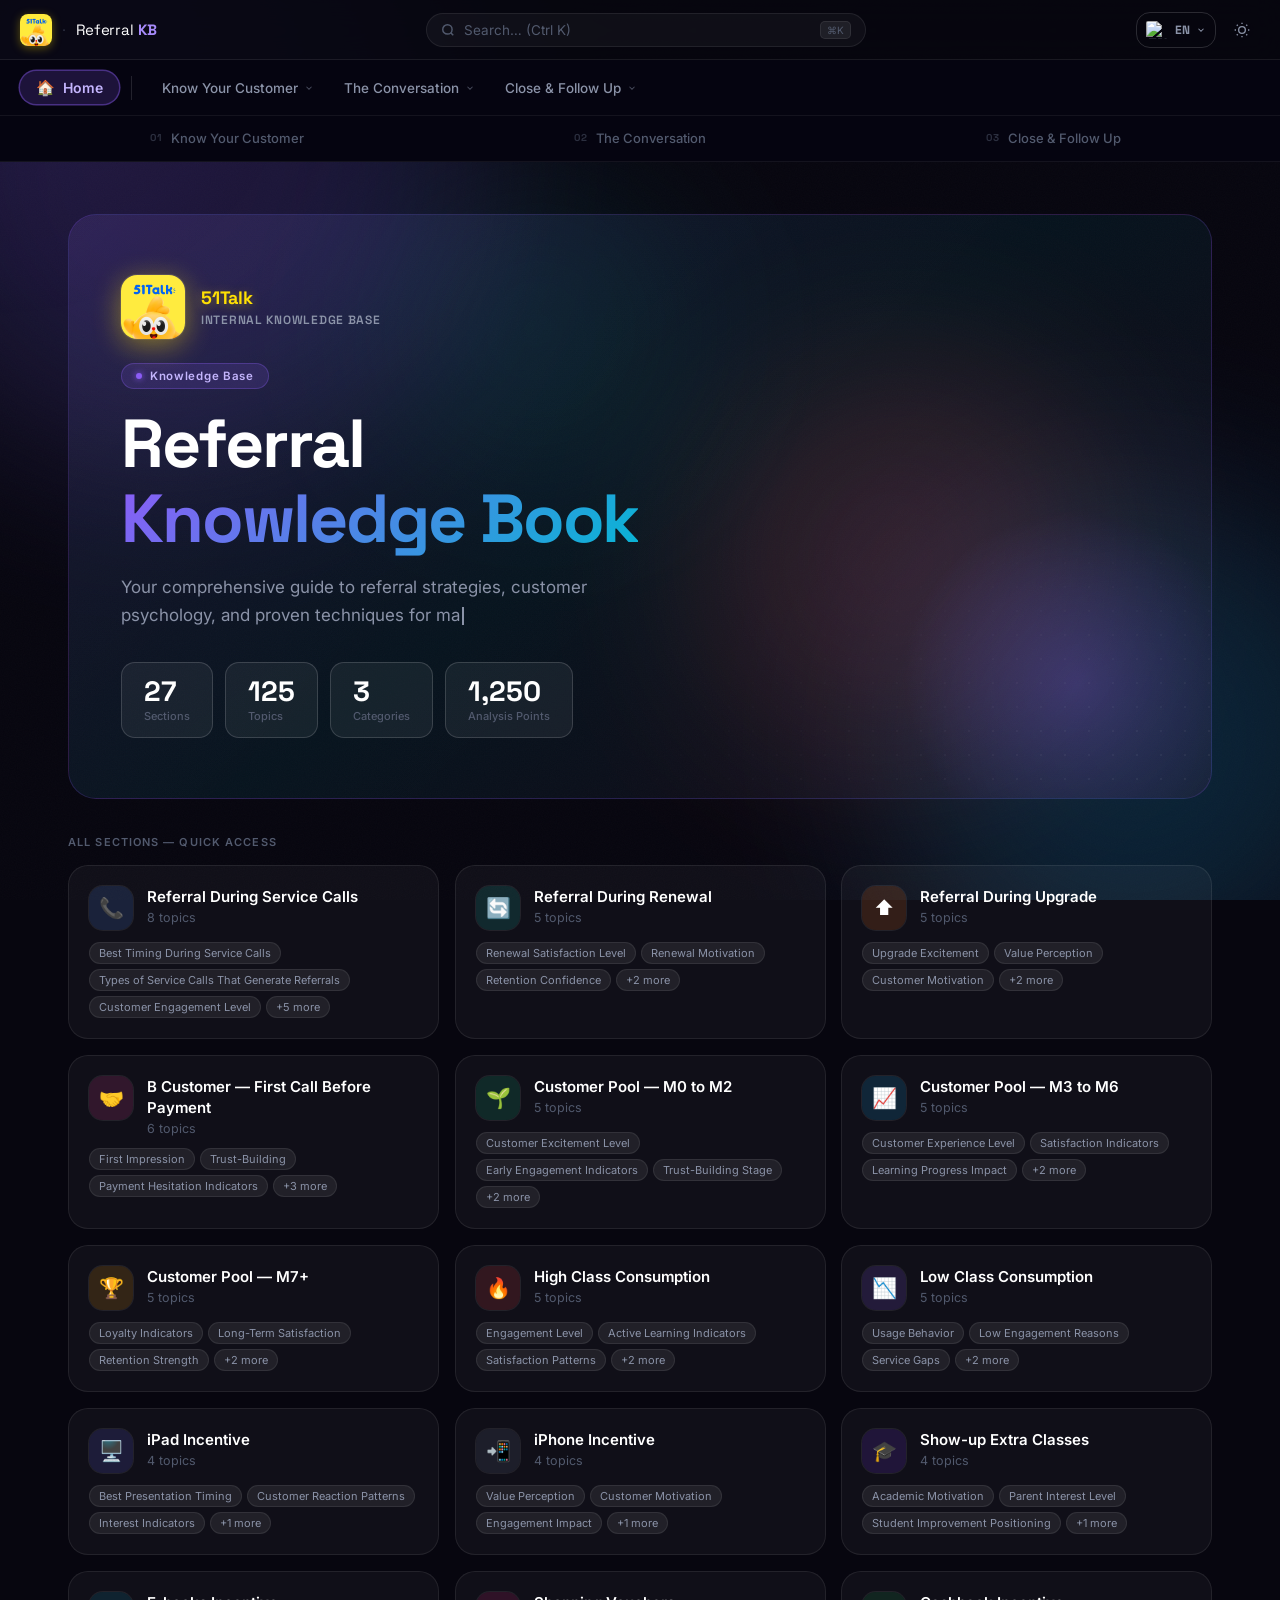
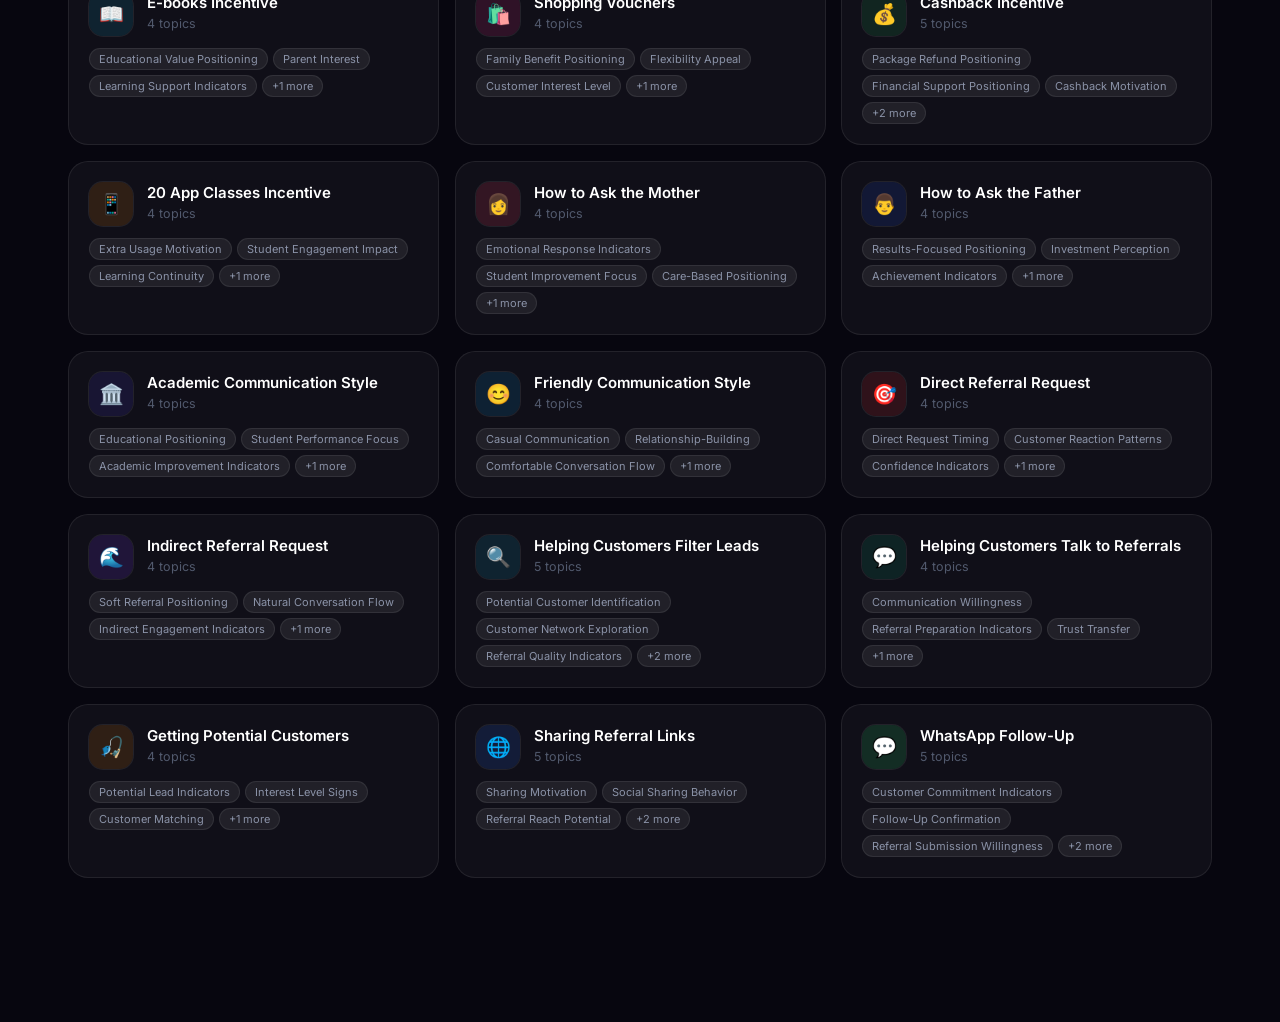
==== index.html @ f318aec2 "test_website" ====
<!DOCTYPE html>
<html lang="en" data-theme="dark">
<head>
  <meta charset="UTF-8">
  <meta name="viewport" content="width=device-width, initial-scale=1.0">
  <title>Referral Knowledge Book</title>
  <link rel="preconnect" href="https://fonts.googleapis.com">
  <link rel="preconnect" href="https://fonts.gstatic.com" crossorigin>
  <link href="https://fonts.googleapis.com/css2?family=Inter:wght@300;400;500;600&family=Space+Grotesk:wght@500;600;700;800&display=swap" rel="stylesheet">
  <link rel="stylesheet" href="styles.css">
</head>
<body>

  <!-- Ambient Background -->
  <div class="bg-canvas" aria-hidden="true">
    <div class="orb orb-1"></div>
    <div class="orb orb-2"></div>
    <div class="orb orb-3"></div>
    <div class="orb orb-4"></div>
    <div class="noise"></div>
  </div>

  <!-- Mouse Spotlight -->
  <div id="spotlight" aria-hidden="true"></div>

  <!-- Reading Progress -->
  <div class="progress-bar" id="progressBar"></div>

  <!-- ── Header ── -->
  <header class="header" id="header">
    <div class="header-inner">

      <button class="menu-btn" id="menuBtn" aria-label="Menu">
        <span></span><span></span><span></span>
      </button>

      <div class="brand">
        <img src="unnamed.png" class="logo-51talk" alt="51Talk">
        <span class="brand-sep">·</span>
        <span class="brand-name">Referral <strong>KB</strong></span>
      </div>

      <div class="search-wrap">
        <div class="search-box" id="searchBox">
          <svg width="14" height="14" viewBox="0 0 24 24" fill="none" stroke="currentColor" stroke-width="2.5">
            <circle cx="11" cy="11" r="8"/><path d="m21 21-4.35-4.35"/>
          </svg>
          <input id="searchInput" type="text" placeholder="Search… (Ctrl K)" autocomplete="off">
          <button id="searchClear" class="s-clear" aria-label="Clear">✕</button>
          <kbd>⌘K</kbd>
        </div>
      </div>

      <div class="header-right">
        <div class="lang-wrap" id="langWrap">
          <button class="lang-current" id="langBtn" aria-haspopup="listbox" aria-expanded="false">
            <img class="lang-flag" id="langFlag" src="https://flagcdn.com/24x18/gb.png" alt="EN" width="24" height="18">
            <span class="lang-code" id="langCode">EN</span>
            <svg class="lang-chevron" width="10" height="10" viewBox="0 0 24 24" fill="none" stroke="currentColor" stroke-width="2.5"><polyline points="6 9 12 15 18 9"/></svg>
          </button>
          <ul class="lang-drop" id="langDrop" role="listbox">
            <li class="lang-opt active" data-lang="en" role="option"><img src="https://flagcdn.com/24x18/gb.png" alt="EN" width="24" height="18"><span>English</span></li>
            <li class="lang-opt" data-lang="zh" role="option"><img src="https://flagcdn.com/24x18/cn.png" alt="ZH" width="24" height="18"><span>中文</span></li>
            <li class="lang-opt" data-lang="ar" role="option"><img src="https://flagcdn.com/24x18/sa.png" alt="AR" width="24" height="18"><span>العربية</span></li>
          </ul>
        </div>
        <button class="icon-btn" id="themeBtn" title="Toggle theme">
          <svg class="sun" width="16" height="16" viewBox="0 0 24 24" fill="none" stroke="currentColor" stroke-width="2"><circle cx="12" cy="12" r="5"/><line x1="12" y1="1" x2="12" y2="3"/><line x1="12" y1="21" x2="12" y2="23"/><line x1="4.22" y1="4.22" x2="5.64" y2="5.64"/><line x1="18.36" y1="18.36" x2="19.78" y2="19.78"/><line x1="1" y1="12" x2="3" y2="12"/><line x1="21" y1="12" x2="23" y2="12"/><line x1="4.22" y1="19.78" x2="5.64" y2="18.36"/><line x1="18.36" y1="5.64" x2="19.78" y2="4.22"/></svg>
          <svg class="moon" width="16" height="16" viewBox="0 0 24 24" fill="none" stroke="currentColor" stroke-width="2"><path d="M21 12.79A9 9 0 1 1 11.21 3 7 7 0 0 0 21 12.79z"/></svg>
        </button>
      </div>

    </div>
  </header>

  <!-- Search Dropdown -->
  <div id="searchDrop" class="search-drop">
    <div id="searchList" class="search-list"></div>
  </div>

  <!-- Mobile Overlay -->
  <div id="overlay" class="overlay"></div>

  <!-- ── Stage Tabs ── -->
  <div class="stage-tabs" id="stageTabs">
    <div class="stage-tabs-inner" id="stageTabsInner"></div>
  </div>

  <!-- ── Topnav ── -->
  <nav class="sidebar" id="sidebar">
    <div class="sb-inner">
      <a class="sb-home active" data-section="home" href="#home">
        <span class="sb-home-icon">🏠</span>
        <span>Home</span>
      </a>
      <div class="sb-divider"></div>
      <div id="sbNav"></div>
    </div>
  </nav>

  <!-- ── Layout ── -->
  <div class="layout">

    <!-- Main -->
    <main class="main" id="main">

      <!-- Home -->
      <section id="home" class="home page-view active">

        <div class="hero">
          <div class="hero-51talk">
            <img src="unnamed.png" class="logo-51talk-hero" alt="51Talk">
            <div class="hero-51talk-text">
              <span class="h51-title">51Talk</span>
              <span class="h51-label">Internal Knowledge Base</span>
            </div>
          </div>
          <div class="hero-tag">
            <span class="tag-dot"></span> Knowledge Base
          </div>
          <h1 class="hero-title" id="heroTitle">
            Referral<br><span class="grad-text">Knowledge Book</span>
          </h1>
          <p class="hero-sub" id="heroSub"></p>
          <div class="hero-stats" id="heroStats"></div>
          <div class="hero-glow" aria-hidden="true"></div>
        </div>

        <p class="grid-label">All Sections — Quick Access</p>
        <div class="cat-grid" id="catGrid"></div>

      </section>

      <!-- Sections (generated) -->
      <div id="sections"></div>

    </main>
  </div>

  <!-- Back to Top -->
  <button id="btt" class="btt" aria-label="Back to top">
    <svg width="18" height="18" viewBox="0 0 24 24" fill="none" stroke="currentColor" stroke-width="2.5">
      <polyline points="18 15 12 9 6 15"/>
    </svg>
  </button>

  <script src="script.js"></script>
</body>
</html>
---- styles.css ----
/* ──────────────────────────────────────────────────────
   REFERRAL KNOWLEDGE BOOK  ·  Creative Dark Theme
   ────────────────────────────────────────────────────── */

/* ── Variables (dark default) ── */
:root {
  --bg:        #07060F;
  --sf:        rgba(255,255,255,.04);
  --sf2:       rgba(255,255,255,.07);
  --sf3:       rgba(255,255,255,.11);
  --txt:       #FFFFFF;
  --txt2:      #8B93A8;
  --txt3:      #525A6E;
  --bdr:       rgba(255,255,255,.08);
  --bdr2:      rgba(255,255,255,.15);
  --sb-bg:     #050410;
  --hd-bg:     rgba(7,6,15,.85);
  --shadow:    0 8px 40px rgba(0,0,0,.6);
  --r:         14px;
  --r2:        20px;
  --r3:        28px;
  --ease:      .28s cubic-bezier(.4,0,.2,1);
  --spring:    .4s cubic-bezier(.34,1.56,.64,1);
  --sw:        258px;
  --hh:        60px;
  --nh:        56px;
  --th:        46px;
  --font:      'Inter', -apple-system, sans-serif;
  --font-h:    'Space Grotesk', 'Inter', sans-serif;
}

[data-theme="light"] {
  --bg:    #F0F1F8;
  --sf:    #FFFFFF;
  --sf2:   #F5F6FC;
  --sf3:   #ECEDF6;
  --txt:   #12131E;
  --txt2:  #4A5568;
  --txt3:  #8896AB;
  --bdr:   rgba(0,0,0,.09);
  --bdr2:  rgba(0,0,0,.18);
  --sb-bg: rgba(237,238,248,.97);
  --hd-bg: rgba(240,241,248,.88);
  --shadow:0 8px 40px rgba(0,0,0,.12);
}

/* ── Reset ── */
*,*::before,*::after{box-sizing:border-box;margin:0;padding:0}
html{scroll-behavior:smooth}
body{
  font-family:var(--font);
  background:var(--bg);
  color:var(--txt);
  min-height:100vh;
  overflow-x:hidden;
  transition:background var(--ease),color var(--ease);
}
a{text-decoration:none;color:inherit}
button{cursor:pointer;border:none;background:none;font-family:var(--font)}
ul{list-style:none}
strong{font-weight:700}

/* ── Ambient Background ── */
.bg-canvas{
  position:fixed;inset:0;z-index:0;pointer-events:none;overflow:hidden;
}
.orb{
  position:absolute;border-radius:50%;filter:blur(90px);opacity:.18;
  animation:drift 20s ease-in-out infinite alternate;
}
[data-theme="light"] .orb{opacity:.08}
.orb-1{width:600px;height:600px;top:-15%;left:-10%;
  background:radial-gradient(circle,#8B5CF6,#6366F1);
  animation-duration:22s;}
.orb-2{width:500px;height:500px;bottom:-10%;right:-8%;
  background:radial-gradient(circle,#06B6D4,#3B82F6);
  animation-duration:18s;animation-delay:-6s;}
.orb-3{width:400px;height:400px;top:40%;left:55%;
  background:radial-gradient(circle,#EC4899,#F97316);
  animation-duration:26s;animation-delay:-12s;}
.orb-4{width:300px;height:300px;top:20%;left:30%;
  background:radial-gradient(circle,#10B981,#06B6D4);
  animation-duration:30s;animation-delay:-8s;opacity:.1;}
@keyframes drift{
  0%{transform:translate(0,0) scale(1)}
  33%{transform:translate(40px,-30px) scale(1.08)}
  66%{transform:translate(-30px,50px) scale(.94)}
  100%{transform:translate(60px,20px) scale(1.04)}
}
.noise{
  position:absolute;inset:0;
  background-image:url("data:image/svg+xml,%3Csvg xmlns='http://www.w3.org/2000/svg'%3E%3Cfilter id='n'%3E%3CfeTurbulence type='fractalNoise' baseFrequency='.85' numOctaves='4' stitchTiles='stitch'/%3E%3C/filter%3E%3Crect width='100%25' height='100%25' filter='url(%23n)'/%3E%3C/svg%3E");
  background-size:180px;opacity:.025;
}

/* ── Spotlight ── */
#spotlight{
  position:fixed;width:700px;height:700px;border-radius:50%;
  background:radial-gradient(circle,rgba(139,92,246,.07) 0%,transparent 65%);
  transform:translate(-50%,-50%);pointer-events:none;z-index:1;
  transition:left .25s ease,top .25s ease;
}

/* ── Progress Bar ── */
.progress-bar{
  position:fixed;top:0;left:0;height:2.5px;
  background:linear-gradient(90deg,#8B5CF6,#06B6D4,#EC4899);
  width:0%;z-index:9999;transition:width .12s linear;
  box-shadow:0 0 8px rgba(139,92,246,.6);
}

/* ── Header ── */
.header{
  position:fixed;top:0;left:0;right:0;height:var(--hh);
  background:var(--hd-bg);backdrop-filter:blur(18px);
  border-bottom:1px solid var(--bdr);z-index:200;
  transition:background var(--ease);
}
.header-inner{
  display:flex;align-items:center;gap:14px;height:100%;
  padding:0 20px;max-width:1800px;margin:0 auto;
}

/* Hamburger */
.menu-btn{
  display:none;flex-direction:column;gap:5px;
  padding:8px;border-radius:var(--r);
  transition:background var(--ease);flex-shrink:0;
}
.menu-btn span{
  display:block;width:20px;height:2px;
  background:var(--txt2);border-radius:2px;
  transition:transform var(--ease),opacity var(--ease),background var(--ease);
}
.menu-btn:hover span{background:var(--txt)}
.menu-btn.open span:nth-child(1){transform:translateY(7px) rotate(45deg)}
.menu-btn.open span:nth-child(2){opacity:0;transform:scaleX(0)}
.menu-btn.open span:nth-child(3){transform:translateY(-7px) rotate(-45deg)}

/* Brand */
.brand{display:flex;align-items:center;gap:10px;flex-shrink:0}
.logo-51talk{
  display:block;height:32px;width:32px;
  border-radius:8px;object-fit:cover;flex-shrink:0;
  box-shadow:0 2px 10px rgba(255,224,0,.35);
}
.brand-sep{color:var(--txt3);font-size:14px;opacity:.5}
.brand-name{font-family:var(--font-h);font-size:15px;color:var(--txt);letter-spacing:-.01em}
.brand-name strong{color:#A78BFA}

/* 51Talk hero badge */
.hero-51talk{display:flex;align-items:center;gap:16px;margin-bottom:24px}
.logo-51talk-hero{
  height:64px;width:64px;
  border-radius:16px;object-fit:cover;flex-shrink:0;
  box-shadow:0 6px 28px rgba(255,224,0,.45),0 0 0 1px rgba(255,255,255,.1);
}
.hero-51talk-text{display:flex;flex-direction:column;gap:3px}
.h51-title{
  font-family:var(--font-h);font-size:18px;font-weight:800;
  color:#FFE000;letter-spacing:-.01em;
  text-shadow:0 2px 12px rgba(255,224,0,.4);
}
.h51-label{
  font-family:var(--font-h);font-size:12px;font-weight:600;
  color:var(--txt2);letter-spacing:.06em;text-transform:uppercase;
}

/* Search */
.search-wrap{flex:1;max-width:440px;margin:0 auto}
.search-box{
  display:flex;align-items:center;gap:9px;
  background:var(--sf);border:1.5px solid var(--bdr);
  border-radius:999px;padding:7px 14px;
  transition:border-color var(--ease),box-shadow var(--ease),background var(--ease);
}
.search-box:focus-within{
  border-color:rgba(139,92,246,.6);
  box-shadow:0 0 0 3px rgba(139,92,246,.15);
  background:var(--sf2);
}
.search-box svg{color:var(--txt3);flex-shrink:0}
.search-box input{
  flex:1;background:none;border:none;outline:none;
  font-size:13.5px;color:var(--txt);font-family:var(--font);
}
.search-box input::placeholder{color:var(--txt3)}
.s-clear{
  color:var(--txt3);width:20px;height:20px;border-radius:50%;
  display:none;align-items:center;justify-content:center;
  font-size:11px;transition:background var(--ease),color var(--ease);
}
.s-clear:hover{background:var(--sf3);color:var(--txt)}
.s-clear.show{display:flex}
.search-box kbd{
  font-size:10px;padding:2px 6px;border-radius:5px;
  background:var(--sf2);border:1px solid var(--bdr);
  color:var(--txt3);font-family:var(--font);white-space:nowrap;
}

.header-right{display:flex;align-items:center;gap:8px;flex-shrink:0}
.icon-btn{
  width:36px;height:36px;border-radius:var(--r);
  display:flex;align-items:center;justify-content:center;
  color:var(--txt2);transition:background var(--ease),color var(--ease);
}
.icon-btn:hover{background:var(--sf2);color:var(--txt)}
.sun{display:block}
.moon{display:none}
[data-theme="light"] .sun{display:none}
[data-theme="light"] .moon{display:block}

/* ── Search Dropdown ── */
.search-drop{
  display:none;position:fixed;
  top:calc(var(--hh) + 8px);
  left:50%;transform:translateX(-50%);
  width:min(600px,92vw);z-index:300;
}
.search-drop.show{display:block;animation:fadeSlide .18s ease both}
@keyframes fadeSlide{from{opacity:0;transform:translateX(-50%) translateY(-8px)}to{opacity:1;transform:translateX(-50%) translateY(0)}}
.search-list{
  background:var(--sf);
  border:1px solid var(--bdr2);
  border-radius:var(--r2);
  box-shadow:var(--shadow),0 0 0 1px var(--bdr);
  backdrop-filter:blur(20px);
  max-height:480px;overflow-y:auto;padding:6px;
}
.search-list::-webkit-scrollbar{width:4px}
.search-list::-webkit-scrollbar-thumb{background:var(--bdr2);border-radius:2px}
.sd-label{
  font-size:10px;font-weight:600;letter-spacing:.08em;text-transform:uppercase;
  color:var(--txt3);padding:8px 12px 4px;
}
.sd-item{
  display:flex;align-items:center;gap:12px;
  padding:10px 12px;border-radius:var(--r);cursor:pointer;
  transition:background var(--ease);
}
.sd-item:hover{background:var(--sf2)}
.sd-item-ico{font-size:18px;width:26px;text-align:center;flex-shrink:0}
.sd-item-name{font-size:13.5px;font-weight:500;color:var(--txt);margin-bottom:1px}
.sd-item-sec{font-size:11.5px;color:var(--txt3)}
.sd-empty{text-align:center;padding:32px;color:var(--txt3);font-size:14px}
mark{background:rgba(139,92,246,.25);color:#A78BFA;border-radius:3px;padding:0 1px}

/* ── Overlay ── */
.overlay{
  display:none;position:fixed;inset:0;
  background:rgba(0,0,0,.6);z-index:150;backdrop-filter:blur(2px);
  opacity:0;transition:opacity var(--ease);
}
.overlay.on{display:block;opacity:1}

/* ── Layout ── */
.layout{padding-top:calc(var(--hh) + var(--nh) + var(--th));min-height:100vh;position:relative;z-index:2}

/* ── Topnav ── */
.sidebar{
  position:fixed;top:var(--hh);left:0;right:0;
  height:var(--nh);
  background:var(--sb-bg);
  border-bottom:1px solid rgba(255,255,255,.06);
  backdrop-filter:blur(20px);
  z-index:180;
  transition:transform var(--ease);
}
[data-theme="light"] .sidebar{border-bottom-color:rgba(0,0,0,.1)}
/* Light theme — home pill */
[data-theme="light"] .sb-home:hover{background:rgba(0,0,0,.05)}
[data-theme="light"] .sb-home.active{background:rgba(109,40,217,.1);color:#6D28D9;box-shadow:0 0 0 1.5px rgba(109,40,217,.3)}
[data-theme="light"] .sb-divider{background:rgba(0,0,0,.1)}

/* Row container — no overflow clip so child scroll works */
.sb-inner{
  display:flex;align-items:center;
  height:100%;padding:0 20px;gap:0;
}

.sb-home{
  display:inline-flex;align-items:center;gap:8px;
  padding:7px 16px;border-radius:999px;
  font-size:14px;font-weight:600;color:var(--txt2);
  white-space:nowrap;flex-shrink:0;
  text-decoration:none;
  transition:background var(--ease),color var(--ease),box-shadow var(--ease);
}
.sb-home:hover{background:rgba(255,255,255,.07);color:var(--txt)}
.sb-home.active{
  background:rgba(139,92,246,.18);color:#C4B5FD;
  box-shadow:0 0 0 1.5px rgba(139,92,246,.5);
}
.sb-home-icon{font-size:15px}

.sb-divider{
  width:1px;height:24px;flex-shrink:0;
  background:rgba(255,255,255,.12);margin:0 12px;
}
[data-theme="light"] .sb-divider{background:rgba(0,0,0,.12)}

/* Nav strip */
#sbNav{
  flex:1;min-width:0;
  display:flex;align-items:center;gap:2px;
  overflow:visible;
  height:100%;padding:0 4px;
}

/* ── Dropdown group ── */
.tn-group{
  position:relative;display:inline-flex;flex-shrink:0;
}

/* Trigger button */
.tn-trigger{
  display:inline-flex;align-items:center;gap:6px;
  padding:6px 14px;border-radius:999px;
  font-size:13.5px;font-weight:500;
  color:var(--txt2);background:none;
  cursor:pointer;white-space:nowrap;
  font-family:var(--font);
  transition:background var(--ease),color var(--ease),box-shadow var(--ease);
}
.tn-trigger:hover{background:rgba(255,255,255,.07);color:var(--txt)}
.tn-trigger.active{
  background:rgba(139,92,246,.18);color:#C4B5FD;
  box-shadow:0 0 0 1.5px rgba(139,92,246,.5);
}
.tn-arr{
  flex-shrink:0;opacity:.5;
  transition:transform var(--ease),opacity var(--ease);
}
.tn-trigger:hover .tn-arr,
.tn-group.open .tn-arr{transform:rotate(180deg);opacity:1}
.tn-trigger.active .tn-arr{opacity:1}

/* Dropdown panel */
.tn-drop{
  position:absolute;
  top:calc(100% + 10px);
  left:50%;transform:translateX(-50%) translateY(-6px);
  min-width:210px;
  background:var(--sb-bg);
  border:1px solid var(--bdr2);
  border-radius:var(--r2);
  padding:6px;
  box-shadow:0 12px 40px rgba(0,0,0,.35),0 0 0 1px var(--bdr);
  backdrop-filter:blur(20px);
  opacity:0;visibility:hidden;pointer-events:none;
  transition:opacity var(--ease),transform var(--ease),visibility 0s var(--ease);
  z-index:10;
}
/* Small arrow pointing up */
.tn-drop::before{
  content:'';position:absolute;
  top:-5px;left:50%;transform:translateX(-50%) rotate(45deg);
  width:8px;height:8px;
  background:var(--sb-bg);
  border-top:1px solid var(--bdr2);
  border-left:1px solid var(--bdr2);
}
.tn-group.open .tn-drop{
  opacity:1;visibility:visible;pointer-events:auto;
  transform:translateX(-50%) translateY(0);
  transition:opacity var(--ease),transform var(--ease),visibility 0s;
}

/* Dropdown items */
.tn-item{
  display:flex;align-items:center;gap:9px;
  padding:8px 12px;border-radius:var(--r);
  font-size:13.5px;font-weight:500;color:var(--txt2);
  text-decoration:none;white-space:nowrap;
  transition:background var(--ease),color var(--ease);
}
.tn-item:hover{background:rgba(255,255,255,.07);color:var(--txt)}
.tn-item.active{background:rgba(139,92,246,.14);color:#C4B5FD}
.tn-item-ico{font-size:15px;flex-shrink:0}
.tn-item-name{flex:1}

/* Grouped "Other" dropdown */
.tn-drop--grouped{min-width:240px}
.tn-sub-group{margin-bottom:4px}
.tn-sub-group:last-child{margin-bottom:0}
.tn-sub-label{
  padding:6px 12px 4px;
  font-size:10.5px;font-weight:700;letter-spacing:.08em;text-transform:uppercase;
  color:var(--txt3);
}
.tn-sub-group + .tn-sub-group{
  border-top:1px solid var(--bdr);
  padding-top:4px;
  margin-top:4px;
}

/* Keep old selectors working for scroll-spy active state */
.sb-link,.sb-kid,.sb-glabel,.sb-sep,.sb-group-head,.sb-arr,.sb-kid-dot,.sb-group-left{display:none}

/* ── Stage Tabs ── */
.stage-tabs{
  position:fixed;
  top:calc(var(--hh) + var(--nh));
  left:0;right:0;height:var(--th);
  background:var(--sb-bg);
  border-bottom:1px solid rgba(255,255,255,.06);
  backdrop-filter:blur(20px);
  z-index:170;
  display:flex;
}
[data-theme="light"] .stage-tabs{border-bottom-color:rgba(0,0,0,.09)}
.stage-tabs-inner{
  display:flex;width:100%;
  max-width:1800px;margin:0 auto;padding:0 20px;
}
.stage-tab{
  flex:1;display:flex;align-items:center;justify-content:center;gap:8px;
  padding:0 12px;
  font-family:var(--font);font-size:13px;font-weight:500;
  color:var(--txt3);background:none;border:none;
  border-bottom:2px solid transparent;
  cursor:pointer;white-space:nowrap;
  transition:color var(--ease),border-color var(--ease),background var(--ease);
}
.stage-tab:hover{color:var(--txt2);background:rgba(255,255,255,.03)}
[data-theme="light"] .stage-tab:hover{background:rgba(0,0,0,.03)}
.stage-tab.active{
  color:var(--txt);
  border-bottom-color:var(--sc,#8B5CF6);
  background:color-mix(in srgb,var(--sc,#8B5CF6) 8%,transparent);
}
.stage-tab-num{
  font-family:var(--font-h);font-size:10px;font-weight:800;
  letter-spacing:.1em;opacity:.5;
}

/* Light theme dropdown */
[data-theme="light"] .tn-trigger:hover{background:rgba(0,0,0,.05)}
[data-theme="light"] .tn-trigger.active{background:rgba(109,40,217,.1);color:#6D28D9;box-shadow:0 0 0 1.5px rgba(109,40,217,.3)}
[data-theme="light"] .tn-drop{box-shadow:0 12px 40px rgba(0,0,0,.12),0 0 0 1px var(--bdr)}
[data-theme="light"] .tn-item:hover{background:rgba(0,0,0,.05);color:var(--txt)}
[data-theme="light"] .tn-item.active{background:rgba(109,40,217,.08);color:#6D28D9}

/* ── Main ── */
.main{
  flex:1;padding:52px 68px 88px;
  max-width:100%;position:relative;
}

/* ── Home Hero ── */
.home{margin-bottom:56px}

.hero{
  border-radius:var(--r3);padding:60px 52px;
  background:linear-gradient(145deg,rgba(139,92,246,.12) 0%,rgba(6,182,212,.08) 50%,rgba(236,72,153,.06) 100%);
  border:1px solid rgba(139,92,246,.2);
  position:relative;overflow:hidden;
  margin-bottom:36px;
  animation:heroIn .7s ease both;
}
@keyframes heroIn{from{opacity:0;transform:translateY(30px)}to{opacity:1;transform:translateY(0)}}
.hero::before{
  content:'';position:absolute;inset:0;
  background:linear-gradient(135deg,rgba(255,255,255,.02) 0%,transparent 60%);
  border-radius:var(--r3);pointer-events:none;
}
/* Dot-grid decoration */
.hero::after{
  content:'';position:absolute;inset:0;
  background-image:radial-gradient(rgba(255,255,255,.07) 1px,transparent 1px);
  background-size:24px 24px;border-radius:var(--r3);
  pointer-events:none;mask-image:radial-gradient(ellipse 70% 70% at 110% 110%,black,transparent);
}
.hero-glow{
  position:absolute;bottom:-60px;right:-40px;
  width:350px;height:350px;border-radius:50%;
  background:radial-gradient(circle,rgba(139,92,246,.25) 0%,transparent 70%);
  pointer-events:none;
  animation:glowPulse 4s ease-in-out infinite alternate;
}
@keyframes glowPulse{from{opacity:.6;transform:scale(1)}to{opacity:1;transform:scale(1.1)}}

.hero-tag{
  display:inline-flex;align-items:center;gap:8px;
  background:rgba(139,92,246,.15);
  border:1px solid rgba(139,92,246,.3);
  padding:5px 14px;border-radius:999px;
  font-size:11.5px;font-weight:600;letter-spacing:.06em;
  color:#C4B5FD;margin-bottom:18px;
  position:relative;z-index:1;
}
.tag-dot{
  width:6px;height:6px;border-radius:50%;
  background:#8B5CF6;
  box-shadow:0 0 6px #8B5CF6;
  animation:blink 2s ease-in-out infinite;
}
@keyframes blink{0%,100%{opacity:1}50%{opacity:.3}}

.hero-title{
  font-family:var(--font-h);
  font-size:clamp(40px,5.5vw,68px);
  font-weight:800;line-height:1.1;
  color:var(--txt);letter-spacing:-.03em;
  margin-bottom:16px;
  position:relative;z-index:1;
}
.grad-text{
  background:linear-gradient(135deg,#8B5CF6 0%,#06B6D4 50%,#EC4899 100%);
  -webkit-background-clip:text;-webkit-text-fill-color:transparent;
  background-clip:text;
  background-size:200% 200%;
  animation:gradShift 6s ease infinite;
}
@keyframes gradShift{
  0%{background-position:0% 50%}
  50%{background-position:100% 50%}
  100%{background-position:0% 50%}
}
.hero-sub{
  font-size:17px;color:var(--txt2);line-height:1.7;
  max-width:560px;margin-bottom:32px;
  position:relative;z-index:1;
  min-height:48px;
}
.hero-sub .cursor{
  display:inline-block;width:2px;height:1.1em;
  background:var(--txt2);margin-left:2px;vertical-align:text-bottom;
  animation:blink .9s step-end infinite;
}

/* Stat cards */
.hero-stats{display:flex;gap:12px;flex-wrap:wrap;position:relative;z-index:1}
.stat{
  background:rgba(255,255,255,.06);border:1px solid var(--bdr2);
  border-radius:var(--r);padding:14px 22px;
  transition:transform var(--ease),box-shadow var(--ease);
}
.stat:hover{transform:translateY(-2px);box-shadow:0 0 20px rgba(139,92,246,.15)}
.stat-n{
  font-family:var(--font-h);font-size:28px;font-weight:800;
  color:var(--txt);line-height:1;
}
.stat-l{font-size:11px;color:var(--txt3);margin-top:4px;font-weight:500}

/* ── Category Grid ── */
.grid-label{
  font-size:11px;font-weight:600;text-transform:uppercase;
  letter-spacing:.1em;color:var(--txt3);margin-bottom:16px;
}
.cat-grid{
  display:grid;
  grid-template-columns:repeat(auto-fill,minmax(300px,1fr));
  gap:16px;
}
.cc{
  background:var(--sf);border:1.5px solid var(--bdr);
  border-radius:var(--r2);padding:20px;
  cursor:pointer;position:relative;overflow:hidden;
  transition:border-color var(--ease),box-shadow var(--ease);
  transform-style:preserve-3d;will-change:transform;
}
/* shimmer */
.cc::before{
  content:'';position:absolute;inset:0;
  background:linear-gradient(105deg,transparent 40%,rgba(255,255,255,.05) 50%,transparent 60%);
  transform:translateX(-100%);transition:transform .5s ease;
  border-radius:var(--r2);pointer-events:none;
}
.cc:hover::before{transform:translateX(100%)}
/* top glow line */
.cc::after{
  content:'';position:absolute;top:0;left:0;right:0;height:2px;
  background:var(--ccc,#8B5CF6);
  transform:scaleX(0);transform-origin:left;
  transition:transform var(--ease);border-radius:1px;
}
.cc:hover{
  border-color:var(--bdr2);
  box-shadow:0 0 0 1px var(--bdr2),
             0 8px 32px rgba(0,0,0,.3),
             0 0 40px var(--ccglow,rgba(139,92,246,.15));
}
.cc:hover::after{transform:scaleX(1)}

.cc-head{display:flex;align-items:flex-start;gap:14px;margin-bottom:12px}
.cc-ico{
  width:44px;height:44px;border-radius:var(--r);
  display:flex;align-items:center;justify-content:center;
  font-size:20px;flex-shrink:0;
  background:var(--ccl,rgba(139,92,246,.15));
  box-shadow:0 0 0 1px var(--bdr);
  transition:box-shadow var(--ease);
}
.cc:hover .cc-ico{box-shadow:0 0 16px var(--ccglow,rgba(139,92,246,.3))}
.cc-info{}
.cc-title{font-size:15px;font-weight:600;color:var(--txt);line-height:1.4;margin-bottom:3px}
.cc-count{font-size:12.5px;color:var(--txt3)}
.cc-tags{display:flex;flex-wrap:wrap;gap:5px}
.cc-tag{
  font-size:11px;padding:3px 9px;
  background:var(--sf2);border-radius:999px;
  color:var(--txt2);border:1px solid var(--bdr);
}

/* ── Page Views ── */
.page-view{display:none}
.page-view.active{
  display:block;
  animation:pageFadeIn .22s ease both;
}
@keyframes pageFadeIn{
  from{opacity:0;transform:translateY(12px)}
  to{opacity:1;transform:translateY(0)}
}

/* ── Page Header ── */
.page-hd{
  display:flex;align-items:center;gap:14px;
  padding:24px 0 20px;
  margin-bottom:32px;
  border-bottom:1px solid var(--bdr);
}
.page-num{
  font-family:var(--font-h);font-size:11px;font-weight:800;
  letter-spacing:.14em;color:var(--txt3);
  background:var(--sf2);border:1px solid var(--bdr);
  border-radius:7px;padding:4px 10px;flex-shrink:0;
}
.page-title{
  font-family:var(--font-h);font-size:22px;font-weight:800;
  color:var(--txt);letter-spacing:-.02em;
}

/* ── Content Sections ── */
.sec{
  margin-bottom:32px;
  opacity:0;transform:translateY(24px);
  transition:opacity .55s ease,transform .55s ease;
}
.sec.vis{opacity:1;transform:none}

.sec-hd{
  display:flex;align-items:center;gap:16px;
  padding:22px 28px;
  border-radius:var(--r2) var(--r2) 0 0;
  background:var(--sg,linear-gradient(135deg,#8B5CF6,#6366F1));
  position:relative;overflow:hidden;
}
/* Dot grid on section header */
.sec-hd::after{
  content:'';position:absolute;inset:0;
  background-image:radial-gradient(rgba(255,255,255,.12) 1px,transparent 1px);
  background-size:18px 18px;pointer-events:none;
  mask-image:linear-gradient(90deg,transparent,black 30%,black 70%,transparent);
}
.sec-icon-wrap{
  width:46px;height:46px;border-radius:var(--r);
  background:rgba(255,255,255,.15);
  display:flex;align-items:center;justify-content:center;
  font-size:22px;flex-shrink:0;
  backdrop-filter:blur(4px);
  box-shadow:0 0 0 1px rgba(255,255,255,.2);
  position:relative;z-index:1;
}
.sec-title{
  font-family:var(--font-h);font-size:20px;font-weight:700;
  color:#fff;flex:1;position:relative;z-index:1;
}
.sec-badge{
  font-size:11.5px;background:rgba(255,255,255,.18);
  border:1px solid rgba(255,255,255,.25);
  padding:3px 11px;border-radius:999px;
  color:#fff;flex-shrink:0;backdrop-filter:blur(4px);
  position:relative;z-index:1;
}
.sec-body{
  background:var(--sf);
  border:1.5px solid var(--bdr);border-top:none;
  border-radius:0 0 var(--r2) var(--r2);
  overflow:hidden;
  padding:28px;
}

/* ── Topic Accordion ── */
.t-item{border-bottom:1px solid var(--bdr)}
.t-item:last-child{border-bottom:none}
.t-head{
  display:flex;align-items:center;gap:13px;
  padding:15px 22px;cursor:pointer;
  transition:background var(--ease);user-select:none;
  position:relative;
}
.t-head::before{
  content:'';position:absolute;left:0;top:0;bottom:0;
  width:3px;background:var(--tc,#8B5CF6);
  transform:scaleY(0);transform-origin:center;
  transition:transform .25s ease;border-radius:0 2px 2px 0;
}
.t-head:hover::before,.t-head.open::before{transform:scaleY(1)}
.t-head:hover{background:var(--sf2)}
.t-head.open{background:var(--sf2)}

/* Animated indicator */
.t-ind{
  width:18px;height:18px;border-radius:5px;flex-shrink:0;
  background:rgba(255,255,255,.06);border:1px solid var(--bdr);
  display:flex;align-items:center;justify-content:center;
  transition:background var(--ease),border-color var(--ease),transform var(--ease);
  position:relative;
}
.t-head.open .t-ind{
  background:var(--tc,#8B5CF6);border-color:var(--tc,#8B5CF6);
  transform:rotate(45deg);
  box-shadow:0 0 10px var(--tc,#8B5CF6);
}
.t-ind svg{
  color:var(--txt3);transition:color var(--ease);
}
.t-head.open .t-ind svg{color:#fff}
.t-name{flex:1;font-size:16px;font-weight:500;color:var(--txt)}
.t-arr{
  color:var(--txt3);transition:transform var(--ease);flex-shrink:0;
}
.t-arr.open{transform:rotate(180deg)}

.t-body{max-height:0;overflow:hidden;transition:max-height .5s cubic-bezier(.4,0,.2,1)}
.t-body.open{max-height:3200px}
.t-content{padding:8px 22px 24px}

/* ── Analysis Cards ── */
.a-grid{
  display:grid;
  grid-template-columns:repeat(auto-fill,minmax(320px,1fr));
  gap:16px;
}
.a-card{
  background:var(--sf2);
  border:1px solid var(--bdr);
  border-top:2px solid var(--tc,#8B5CF6);
  border-radius:var(--r);padding:20px 22px 18px;
  transition:transform var(--ease),box-shadow var(--ease),border-color var(--ease);
  position:relative;overflow:hidden;
}
.a-card::before{
  content:'';position:absolute;inset:0;
  background:linear-gradient(160deg,rgba(255,255,255,.025) 0%,transparent 60%);
  pointer-events:none;
}
.a-card:hover{
  transform:translateY(-3px);
  border-color:var(--bdr2);
  box-shadow:0 8px 32px rgba(0,0,0,.28);
}
.a-card-top{
  display:flex;align-items:center;gap:11px;
  margin-bottom:14px;
  padding-bottom:12px;
  border-bottom:1px solid var(--bdr);
}
.a-ico{
  width:36px;height:36px;border-radius:10px;
  background:rgba(255,255,255,.06);
  display:flex;align-items:center;justify-content:center;
  font-size:17px;flex-shrink:0;
  border:1px solid rgba(255,255,255,.1);
  box-shadow:0 2px 8px rgba(0,0,0,.15);
}
.a-label{
  font-size:13px;font-weight:700;text-transform:uppercase;
  letter-spacing:.08em;color:var(--tc,#8B5CF6);
  opacity:.9;
}
.a-body{font-size:15.5px;color:var(--txt);line-height:1.85;font-weight:500}
.a-body p{margin:0}
.a-body ul{display:flex;flex-direction:column;gap:10px}
.a-body li{padding-left:22px;position:relative}
.a-body li::before{
  content:'›';position:absolute;left:0;
  color:var(--tc,#8B5CF6);font-size:18px;line-height:1.2;font-weight:700;
}

/* ── Ripple ── */
.ripple{
  position:absolute;border-radius:50%;
  background:rgba(255,255,255,.15);
  width:1px;height:1px;
  transform:scale(0);pointer-events:none;
  animation:rippleAnim .55s ease-out forwards;
}
@keyframes rippleAnim{
  to{transform:scale(500);opacity:0}
}

/* ── Back to Top ── */
.btt{
  position:fixed;bottom:28px;right:28px;
  width:44px;height:44px;border-radius:50%;
  background:linear-gradient(135deg,#8B5CF6,#6366F1);
  color:#fff;display:flex;align-items:center;justify-content:center;
  box-shadow:0 4px 20px rgba(139,92,246,.5);z-index:50;
  transform:translateY(70px);opacity:0;
  transition:transform var(--spring),opacity var(--ease);
}
.btt.show{transform:translateY(0);opacity:1}
.btt:hover{transform:translateY(-4px);box-shadow:0 8px 28px rgba(139,92,246,.6)}

/* ── Utilities ── */
@keyframes fadeUp{from{opacity:0;transform:translateY(20px)}to{opacity:1;transform:translateY(0)}}

/* ── Responsive ── */
@media(max-width:900px){
  .menu-btn{display:flex}
  /* collapse topnav; hamburger expands */
  .sidebar{
    height:auto;max-height:0;overflow:hidden;
    transition:max-height .32s cubic-bezier(.4,0,.2,1);
  }
  .sidebar.open{max-height:85vh;overflow-y:auto}
  .sb-inner{
    flex-wrap:wrap;align-items:flex-start;
    height:auto;padding:10px 14px 16px;gap:4px;
  }
  #sbNav{
    flex-direction:column;align-items:stretch;overflow:visible;
    height:auto;padding:0;gap:2px;width:100%;
  }
  /* Groups as accordion on mobile */
  .tn-group{display:flex;flex-direction:column;width:100%}
  .tn-trigger{
    width:100%;justify-content:space-between;
    border-radius:var(--r);padding:9px 14px;
  }
  .tn-drop{
    position:static;opacity:1;visibility:hidden;pointer-events:none;
    transform:none !important;box-shadow:none;border:none;
    max-height:0;overflow:hidden;padding:0;
    backdrop-filter:none;
    transition:max-height .28s ease,visibility 0s .28s;
    background:transparent;
  }
  .tn-drop::before{display:none}
  .tn-group.open .tn-drop{
    visibility:visible;pointer-events:auto;
    max-height:600px;padding:4px 0 4px 12px;
    transition:max-height .28s ease,visibility 0s;
  }
  .tn-group.open .tn-arr{transform:rotate(180deg);opacity:1}
  .tn-item{padding:7px 12px;border-radius:var(--r)}
  .sb-divider{display:none}
  .stage-tabs{display:none}
  .layout{padding-top:var(--hh)}
  .main{padding:24px 18px 56px}
  .brand-name{display:none}
  .brand-sep{display:none}
}
@media(max-width:540px){
  .header-inner{padding:0 12px}
  .search-box kbd{display:none}
  .hero{padding:32px 24px}
  .hero-stats{gap:8px}
  .stat{padding:12px 16px}
  .a-grid{grid-template-columns:1fr}
  .cat-grid{grid-template-columns:1fr}
  .sec-body{padding:16px}
}

/* ── Language Dropdown ── */
.lang-wrap{position:relative;flex-shrink:0}
.lang-current{
  display:flex;align-items:center;gap:5px;
  height:36px;padding:0 9px;border-radius:var(--r);
  border:1.5px solid var(--bdr2);background:none;cursor:pointer;
  color:var(--txt2);font-family:var(--font-h);font-size:12px;font-weight:700;
  letter-spacing:.04em;transition:background var(--ease),color var(--ease),border-color var(--ease);
}
.lang-current:hover,.lang-wrap.open .lang-current{
  background:var(--sf2);color:var(--txt);border-color:rgba(139,92,246,.5);
}
.lang-flag{font-size:16px;line-height:1}
.lang-chevron{transition:transform .18s ease;flex-shrink:0}
.lang-wrap.open .lang-chevron{transform:rotate(180deg)}
.lang-drop{
  position:absolute;top:calc(100% + 6px);right:0;
  min-width:140px;background:var(--sb-bg);
  border:1px solid var(--bdr2);border-radius:10px;
  box-shadow:0 12px 32px rgba(0,0,0,.35);
  padding:4px;list-style:none;margin:0;
  opacity:0;visibility:hidden;transform:translateY(-6px);
  transition:opacity .18s ease,transform .18s ease,visibility .18s;
  z-index:500;
}
.lang-wrap.open .lang-drop{opacity:1;visibility:visible;transform:translateY(0)}
.lang-opt{
  display:flex;align-items:center;gap:9px;
  padding:8px 10px;border-radius:7px;cursor:pointer;
  font-size:13px;font-weight:500;color:var(--txt2);
  transition:background var(--ease),color var(--ease);
}
.lang-opt:hover{background:var(--sf2);color:var(--txt)}
.lang-opt.active{color:var(--txt);background:var(--sf2);font-weight:600}
.lang-opt img,.lang-flag{border-radius:2px;display:block;flex-shrink:0}
[data-lang="ar"] .lang-drop{right:auto;left:0}
[data-lang="ar"] .lang-current{direction:ltr}

/* ── RTL / Arabic ── */
[data-lang="ar"]{direction:rtl}
[data-lang="ar"] .brand{direction:ltr}
/* topnav is full-width, no LTR/RTL positional change needed */
[data-lang="ar"] .sb-home.active,
[data-lang="ar"] .sb-link.active,
[data-lang="ar"] .sb-kid.active{box-shadow:0 0 0 1px rgba(139,92,246,.4)}
[data-lang="ar"] .t-head::before{left:auto;right:0;border-radius:2px 0 0 2px}
[data-lang="ar"] .a-body li{padding-left:0;padding-right:20px}
[data-lang="ar"] .a-body li::before{left:auto;right:0}
[data-lang="ar"] .cc::after{transform-origin:right}
/* RTL topnav needs no extra overrides — full-width, same collapse */
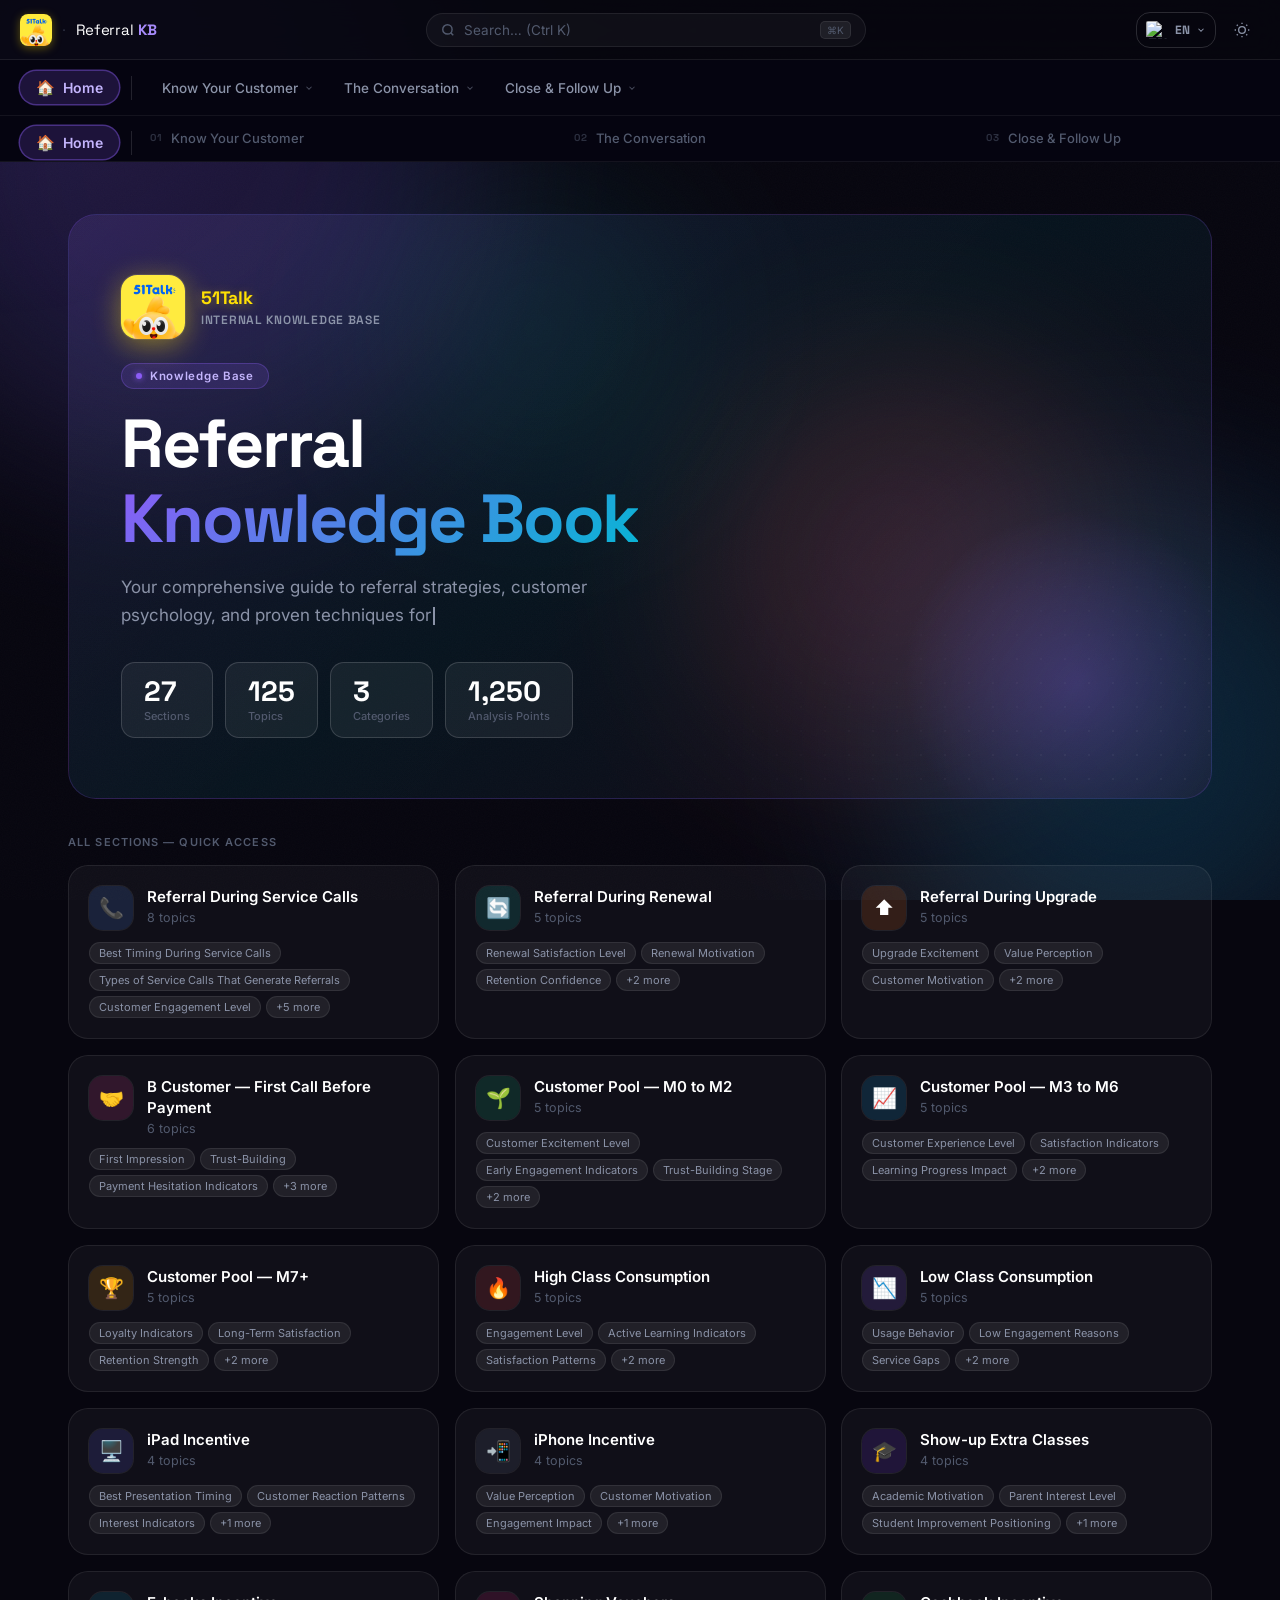
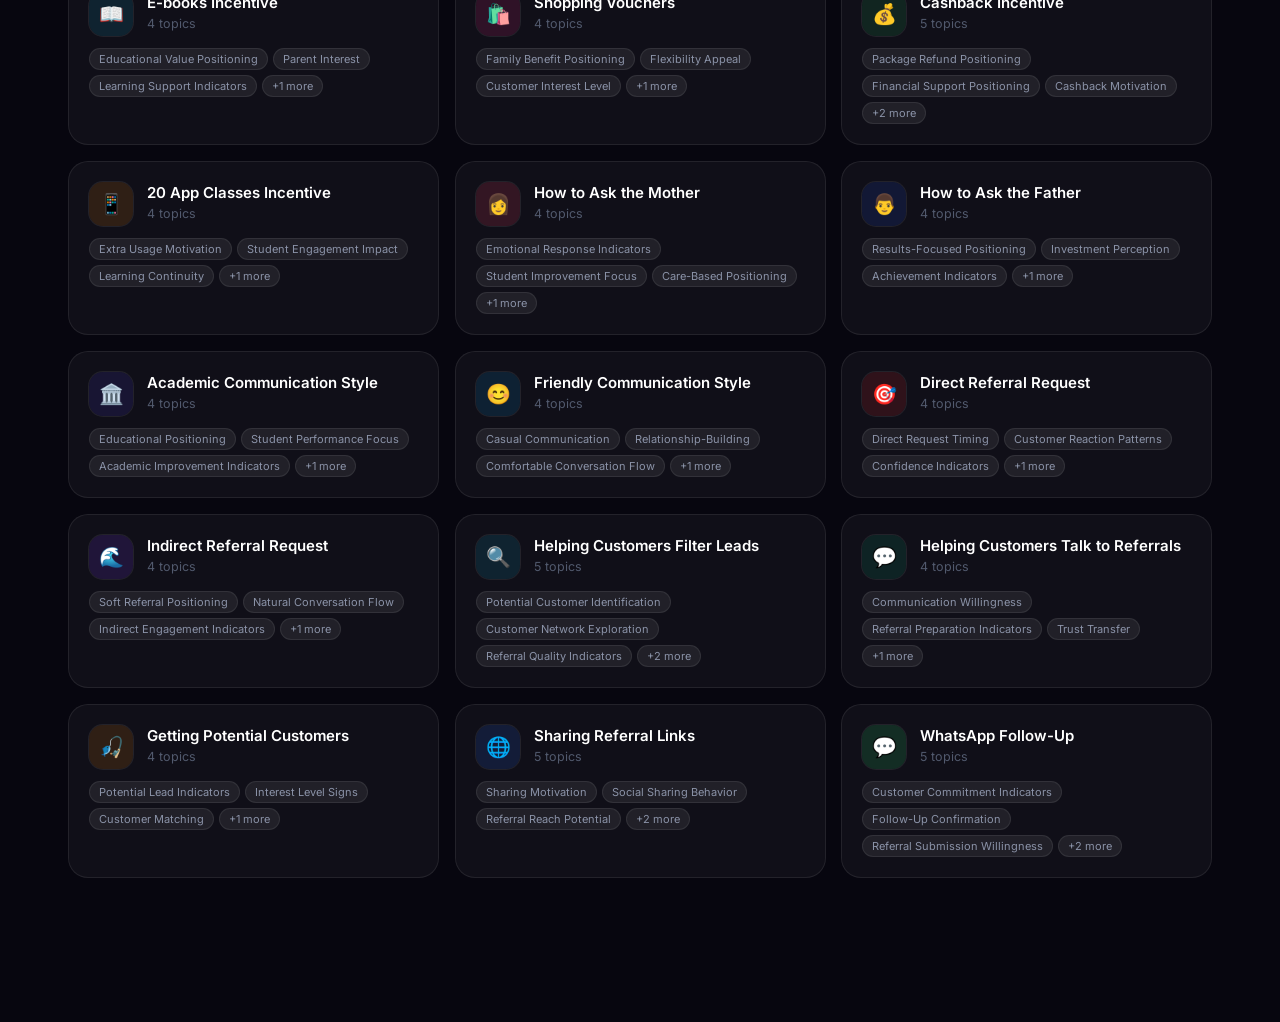
==== commit b1c1950d: "Add sidebar navigation links to index.html" ====
--- a/index.html
+++ b/index.html
@@ -4,6 +4,14 @@
   <meta charset="UTF-8">
   <meta name="viewport" content="width=device-width, initial-scale=1.0">
   <title>Referral Knowledge Book</title>
+  <!-- Google Analytics -->
+  <script async src="https://www.googletagmanager.com/gtag/js?id=G-94LX4JF4L3"></script>
+  <script>
+    window.dataLayer = window.dataLayer || [];
+    function gtag(){dataLayer.push(arguments);}
+    gtag('js', new Date());
+    gtag('config', 'G-94LX4JF4L3');
+  </script>
   <link rel="preconnect" href="https://fonts.googleapis.com">
   <link rel="preconnect" href="https://fonts.gstatic.com" crossorigin>
   <link href="https://fonts.googleapis.com/css2?family=Inter:wght@300;400;500;600&family=Space+Grotesk:wght@500;600;700;800&display=swap" rel="stylesheet">
@@ -88,6 +96,15 @@
 
   <!-- ── Topnav ── -->
   <nav class="sidebar" id="sidebar">
+     <div class="sb-inner">
+      <a class="sb-home" data-section="home" href="TMK_Referral_Knowledge_Book.html">
+        <span class="sb-home-icon">🏠</span>
+        <span>TMK</span>
+      </a>
+      <div class="sb-divider"></div>
+      <div id="sbNav"></div>
+    </div>
+    
     <div class="sb-inner">
       <a class="sb-home active" data-section="home" href="#home">
         <span class="sb-home-icon">🏠</span>
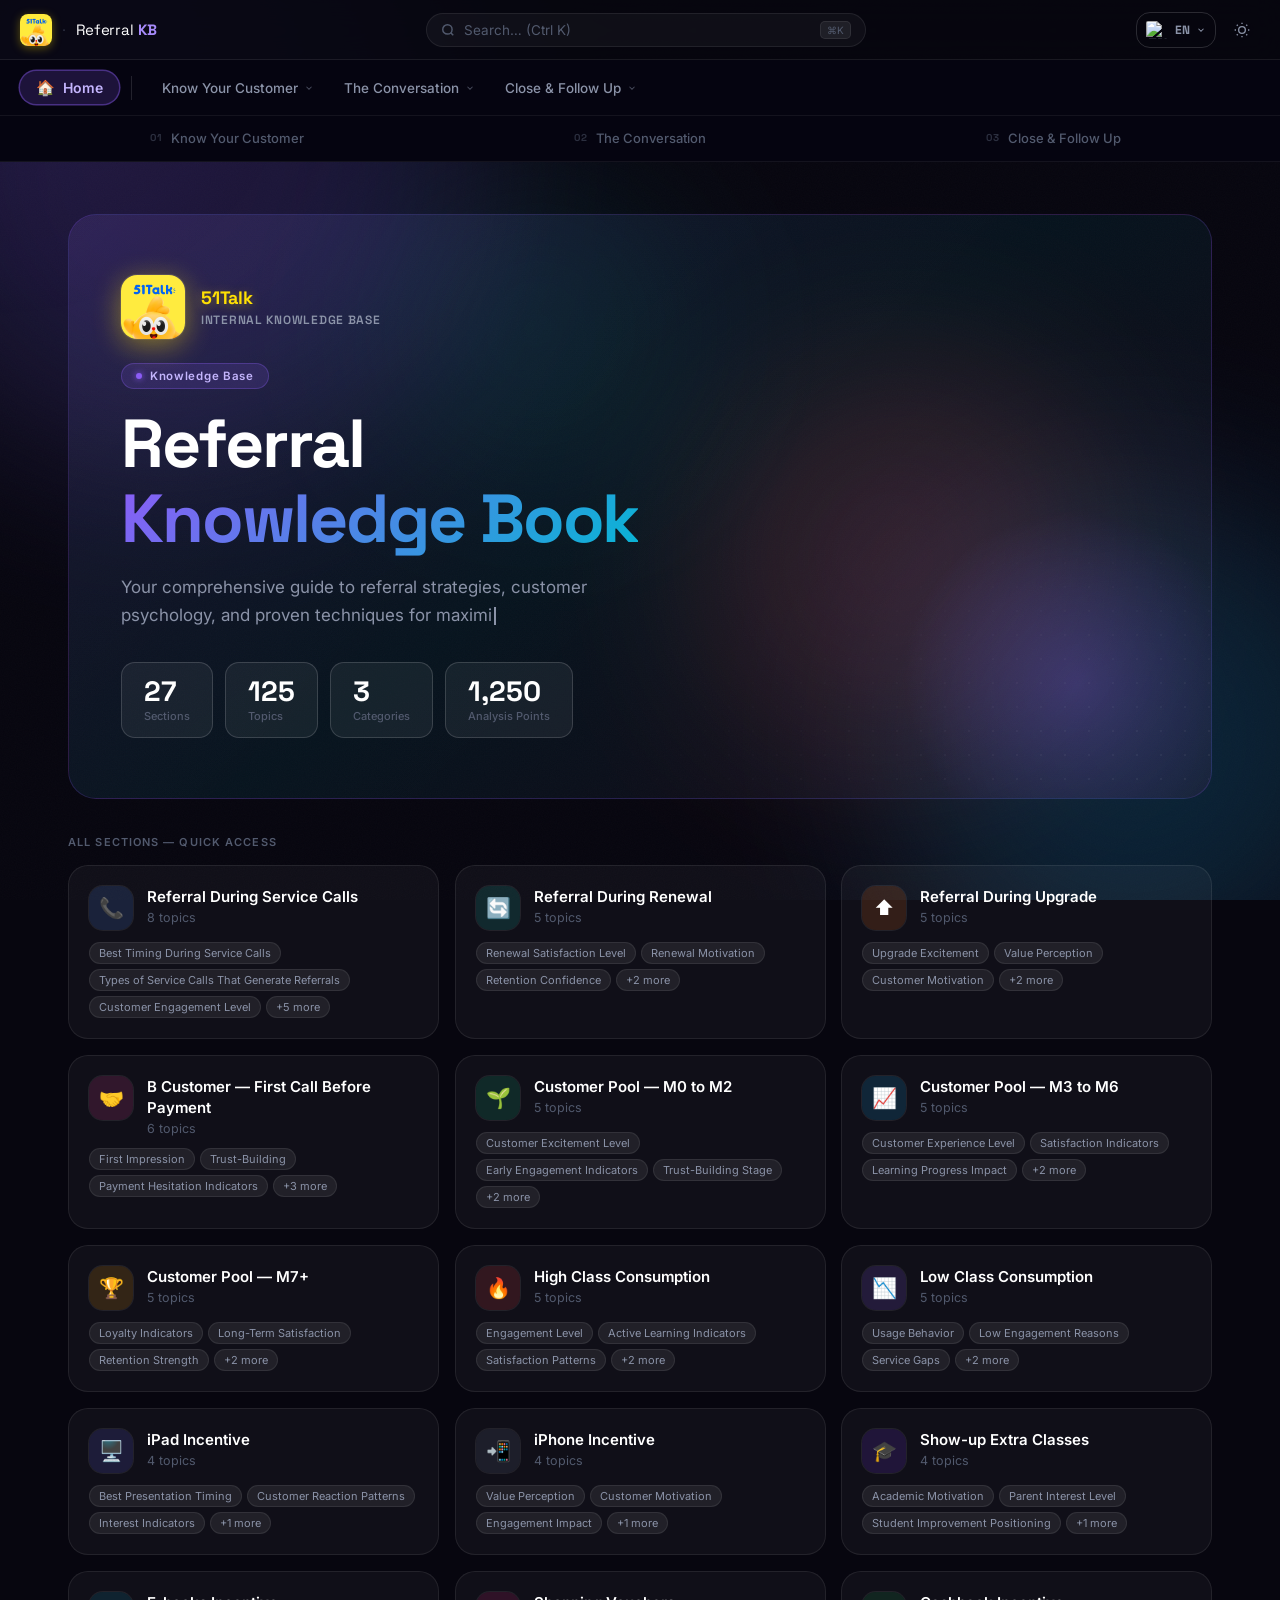
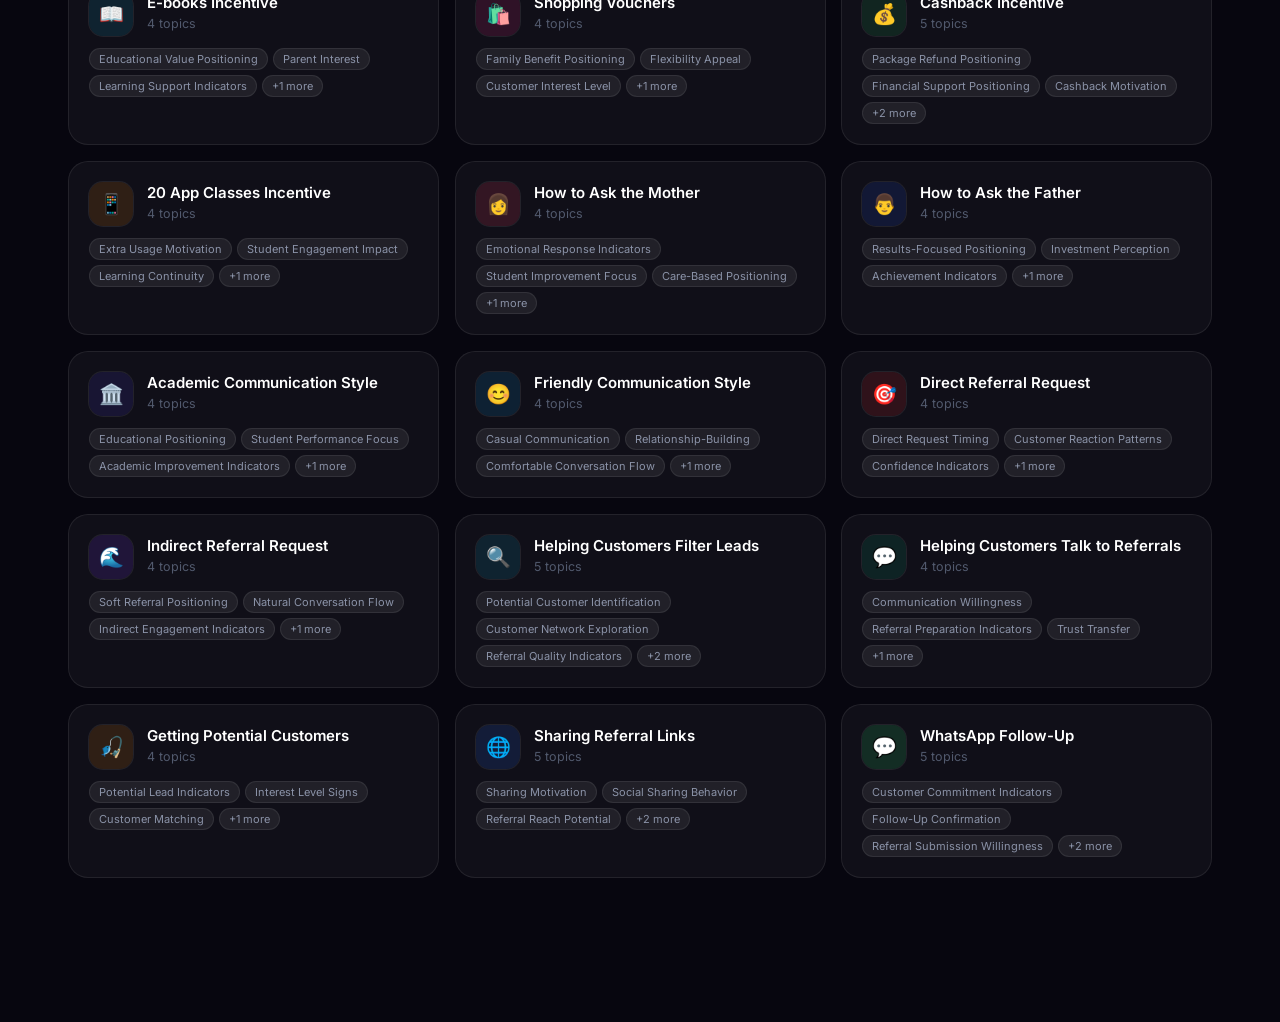
==== commit 9daff56c: "Refactor sidebar navigation in index.html Removed old sidebar navigation links and kept the active h" ====
--- a/index.html
+++ b/index.html
@@ -96,15 +96,6 @@
 
   <!-- ── Topnav ── -->
   <nav class="sidebar" id="sidebar">
-     <div class="sb-inner">
-      <a class="sb-home" data-section="home" href="TMK_Referral_Knowledge_Book.html">
-        <span class="sb-home-icon">🏠</span>
-        <span>TMK</span>
-      </a>
-      <div class="sb-divider"></div>
-      <div id="sbNav"></div>
-    </div>
-    
     <div class="sb-inner">
       <a class="sb-home active" data-section="home" href="#home">
         <span class="sb-home-icon">🏠</span>
